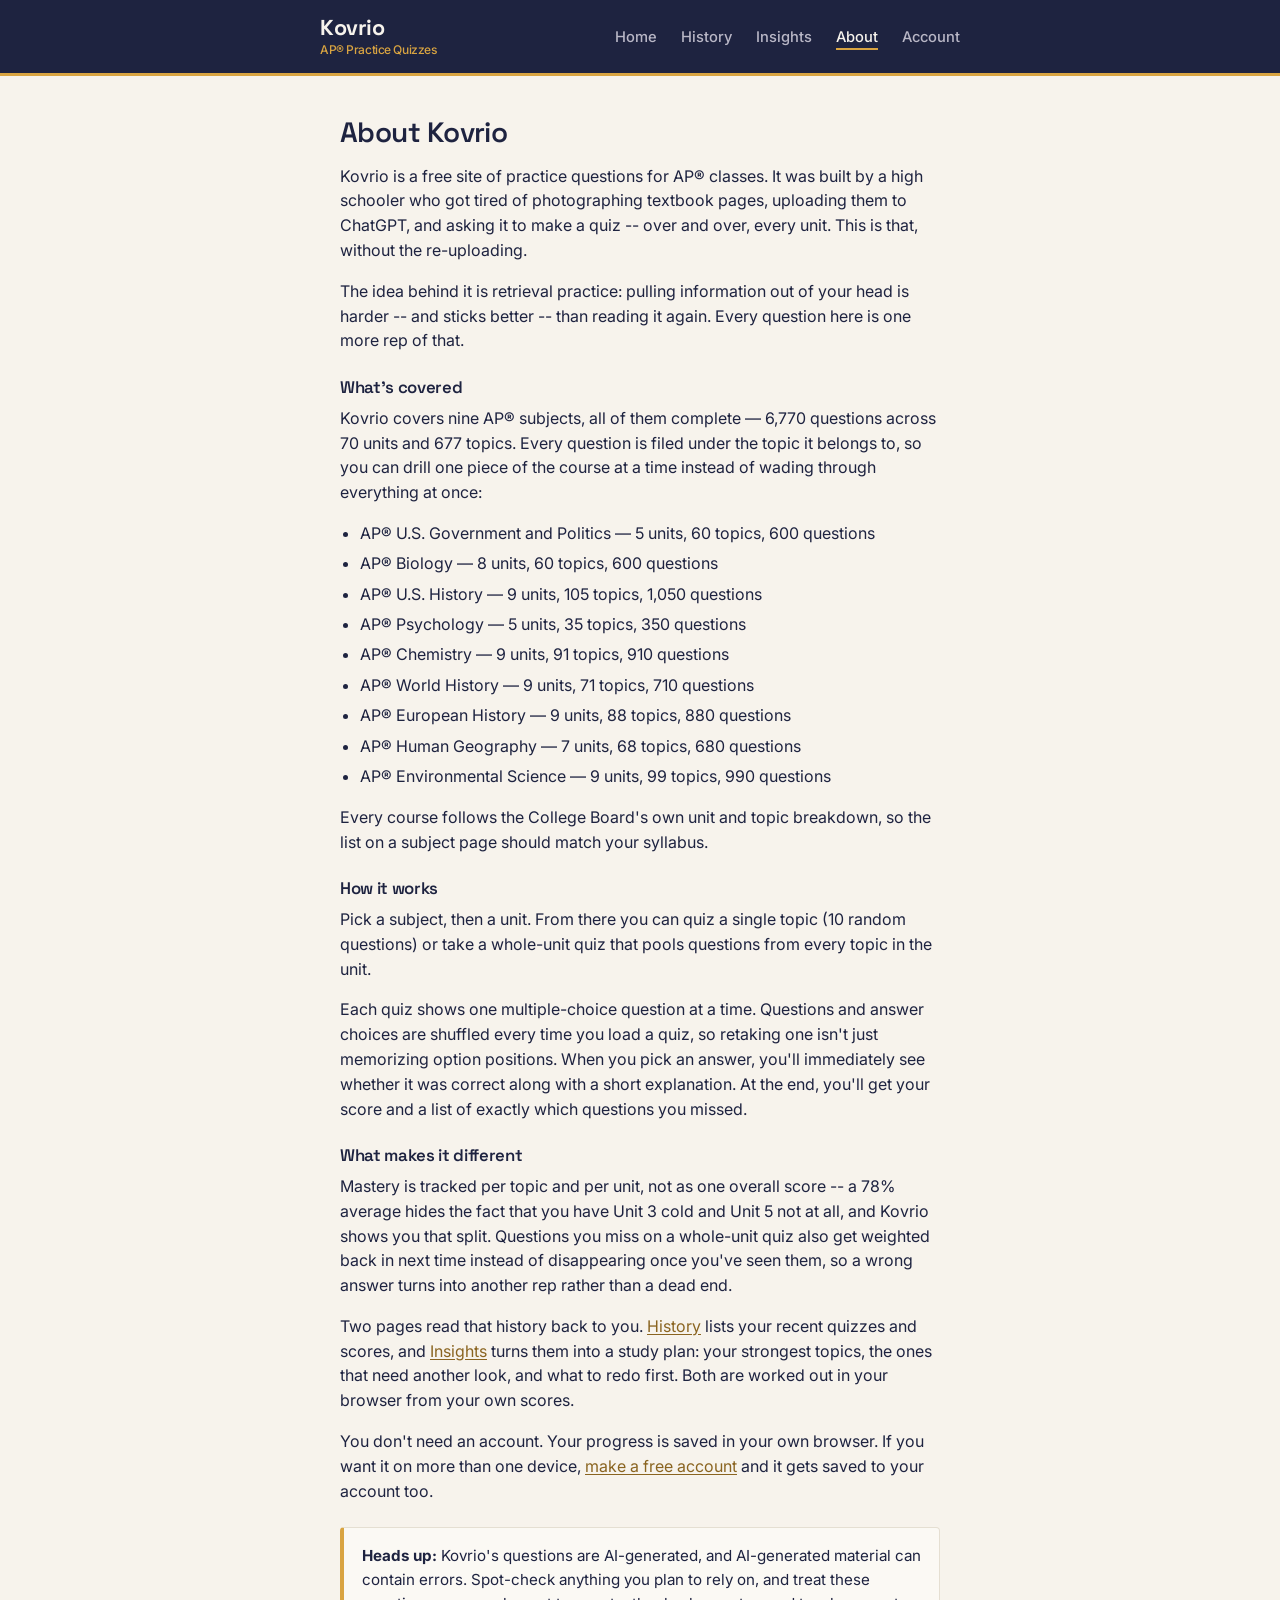
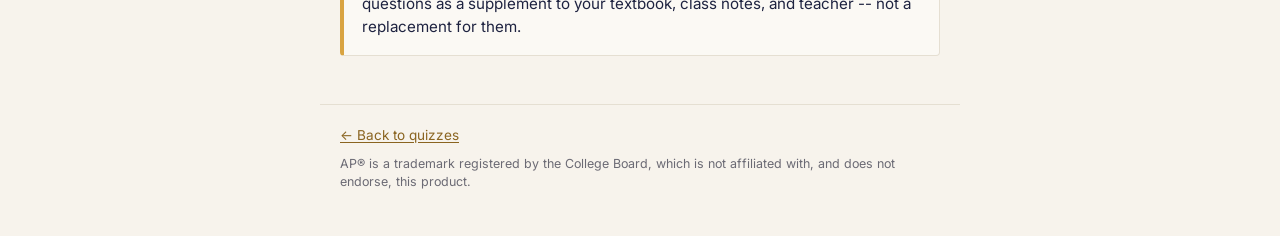
==== about.html @ ed1633c1 "Add optional user accounts with synced progress" ====
<!DOCTYPE html>
<html lang="en">
<head>
  <meta charset="UTF-8" />
  <meta name="viewport" content="width=device-width, initial-scale=1.0" />
  <title>About — Kovrio</title>
  <meta name="description" content="What Kovrio is, which AP® subjects it covers, how it tracks your progress, and a disclaimer about the quiz content." />

  <link rel="icon" href="img/favicon.svg" type="image/svg+xml" />
  <meta name="theme-color" content="#1e2340" />

  <link rel="preconnect" href="https://fonts.googleapis.com" />
  <link rel="preconnect" href="https://fonts.gstatic.com" crossorigin />
  <link
    href="https://fonts.googleapis.com/css2?family=Space+Grotesk:wght@500;600;700&family=Inter:wght@400;500;600;700&display=swap"
    rel="stylesheet"
  />

  <link rel="stylesheet" href="css/style.css" />
</head>
<body>
  <header class="page-header">
    <div class="header-inner">
      <a class="site-title" href="index.html">Kovrio<span class="site-tagline">AP® Practice Quizzes</span></a>
      <nav>
        <a href="index.html">Home</a>
        <a href="history.html">History</a>
        <a href="insights.html">Insights</a>
        <a class="is-current" href="about.html">About</a>
        <a href="account.html">Account</a>
      </nav>
    </div>
  </header>

  <main class="about-content">
    <h1>About Kovrio</h1>

    <p>
      Kovrio is a free site of practice questions for AP&reg; classes. It was
      built by a high schooler who got tired of photographing textbook pages,
      uploading them to ChatGPT, and asking it to make a quiz -- over and over,
      every unit. This is that, without the re-uploading.
    </p>

    <p>
      The idea behind it is retrieval practice: pulling information out of your
      head is harder -- and sticks better -- than reading it again. Every
      question here is one more rep of that.
    </p>

    <h2>What's covered</h2>
    <p>
      Kovrio covers nine AP&reg; subjects, all of them complete &mdash; 6,770
      questions across 70 units and 677 topics. Every question is filed under
      the topic it belongs to, so you can drill one piece of the course at a
      time instead of wading through everything at once:
    </p>
    <ul>
      <li>AP&reg; U.S. Government and Politics &mdash; 5 units, 60 topics, 600 questions</li>
      <li>AP&reg; Biology &mdash; 8 units, 60 topics, 600 questions</li>
      <li>AP&reg; U.S. History &mdash; 9 units, 105 topics, 1,050 questions</li>
      <li>AP&reg; Psychology &mdash; 5 units, 35 topics, 350 questions</li>
      <li>AP&reg; Chemistry &mdash; 9 units, 91 topics, 910 questions</li>
      <li>AP&reg; World History &mdash; 9 units, 71 topics, 710 questions</li>
      <li>AP&reg; European History &mdash; 9 units, 88 topics, 880 questions</li>
      <li>AP&reg; Human Geography &mdash; 7 units, 68 topics, 680 questions</li>
      <li>AP&reg; Environmental Science &mdash; 9 units, 99 topics, 990 questions</li>
    </ul>
    <p>
      Every course follows the College Board's own unit and topic breakdown, so
      the list on a subject page should match your syllabus.
    </p>

    <h2>How it works</h2>
    <p>
      Pick a subject, then a unit. From there you can quiz a single topic
      (10 random questions) or take a whole-unit quiz that pools questions from
      every topic in the unit.
    </p>
    <p>
      Each quiz shows one multiple-choice question at a time. Questions and
      answer choices are shuffled every time you load a quiz, so retaking one
      isn't just memorizing option positions. When you pick an answer, you'll
      immediately see whether it was correct along with a short explanation. At
      the end, you'll get your score and a list of exactly which questions you
      missed.
    </p>

    <h2>What makes it different</h2>
    <p>
      Mastery is tracked per topic and per unit, not as one overall score -- a
      78% average hides the fact that you have Unit 3 cold and Unit 5 not at
      all, and Kovrio shows you that split. Questions you miss on a whole-unit
      quiz also get weighted back in next time instead of disappearing once
      you've seen them, so a wrong answer turns into another rep rather than a
      dead end.
    </p>
    <p>
      Two pages read that history back to you. <a href="history.html">History</a>
      lists your recent quizzes and scores, and
      <a href="insights.html">Insights</a> turns them into a study plan: your
      strongest topics, the ones that need another look, and what to redo first.
      Both are worked out in your browser from your own scores.
    </p>

    <p>
      You don't need an account. Your progress is saved in your own browser.
      If you want it on more than one device, <a href="account.html">make a
      free account</a> and it gets saved to your account too.
    </p>

    <div class="disclaimer">
      <strong>Heads up:</strong> Kovrio's questions are AI-generated, and
      AI-generated material can contain errors. Spot-check anything you plan to
      rely on, and treat these questions as a supplement to your textbook, class
      notes, and teacher -- not a replacement for them.
    </div>

  </main>

  <footer class="page-footer">
    <a href="index.html">← Back to quizzes</a>
    <p class="footer-legal">AP&reg; is a trademark registered by the College Board, which is not affiliated with, and does not endorse, this product.</p>
  </footer>
</body>
</html>
---- css/style.css ----
/* ==========================================================================
   Kovrio — stylesheet
   Warm editorial theme: cream page, ink-navy type, amber accent.
   Headings are Space Grotesk (geometric sans); body/UI is Inter.
   Flat solid colors only -- no gradients, no glow shadows anywhere.
   Red/green are reserved exclusively for quiz correct/incorrect feedback.
   Mobile-first: base rules target small screens, the @media query near the
   bottom adds breathing room on larger ones.
   ========================================================================== */

/* ---- Design tokens -------------------------------------------------- */
:root {
  /* Surfaces: cards sit one subtle step above the cream page, so they
     separate by value + border rather than by a drop shadow. */
  --color-bg: #f7f3ec;
  --color-surface: #fbf9f4;
  --color-surface-sunk: #f2ece0;

  --color-text: #1e2340;
  --color-muted: #6b6a74;
  --color-border: #e5dfd2;
  --color-border-strong: #d4cbb8;

  /* Amber accent: buttons, active states, progress, highlights. */
  --color-primary: #d9a441;
  --color-primary-dark: #c08f32;
  --color-primary-tint: #f0dfb8;
  /* Darkened amber for text/links that need real contrast on cream. */
  --color-primary-ink: #8a6420;

  /* Ink navy used as a solid fill (header, primary buttons). */
  --color-ink: #1e2340;
  --color-ink-hover: #2b3156;
  --color-on-ink: #f7f3ec;
  --color-on-ink-muted: #b9b7c6;

  /* --- Quiz feedback ONLY. Do not use these outside correct/incorrect. ---
     Hues sit far from the amber accent so they stay distinguishable. */
  --color-correct-bg: #e4f3e8;
  --color-correct-text: #1a6b36;
  --color-correct-border: #2e8b4f;

  --color-incorrect-bg: #fbe9e7;
  --color-incorrect-text: #b3261e;
  --color-incorrect-border: #d1372c;

  --radius: 4px;
  --max-width: 640px;
  --font-body: "Inter", system-ui, -apple-system, Segoe UI, Roboto, sans-serif;
  --font-display: "Space Grotesk", "Inter", system-ui, sans-serif;
}

/* ---- Reset / base ----------------------------------------------------- */
* {
  box-sizing: border-box;
}

body {
  margin: 0;
  font-family: var(--font-body);
  background: var(--color-bg);
  color: var(--color-text);
  line-height: 1.55;
  -webkit-font-smoothing: antialiased;
}

h1, h2, h3 {
  font-family: var(--font-display);
  font-weight: 600;
  line-height: 1.2;
  /* Space Grotesk sets wide by default -- a touch of negative tracking
     keeps display sizes feeling deliberate rather than airy. */
  letter-spacing: -0.02em;
  margin: 0 0 0.5em;
}

h1 {
  font-size: 1.75rem;
}

p {
  margin: 0 0 1em;
}

a {
  color: var(--color-primary-ink);
  text-underline-offset: 2px;
}

a:hover {
  color: var(--color-text);
}

:focus-visible {
  outline: 2px solid var(--color-primary-dark);
  outline-offset: 2px;
}

/* ---- Layout ------------------------------------------------------------ */
.page-header {
  background: var(--color-ink);
  border-bottom: 3px solid var(--color-primary);
  padding: 1rem 1.25rem;
}

.page-header .header-inner {
  max-width: var(--max-width);
  margin: 0 auto;
  display: flex;
  align-items: center;
  justify-content: space-between;
  gap: 1rem;
}

.site-title {
  display: flex;
  flex-direction: column;
  line-height: 1.15;
  font-family: var(--font-display);
  font-size: 1.35rem;
  font-weight: 700;
  letter-spacing: -0.02em;
  text-decoration: none;
  color: var(--color-on-ink);
}

.site-tagline {
  margin-top: 0.15rem;
  font-family: var(--font-body);
  font-size: 0.75rem;
  font-weight: 500;
  color: var(--color-primary);
}

.page-header nav a {
  margin-left: 1.25rem;
  text-decoration: none;
  font-weight: 500;
  font-size: 0.92rem;
  color: var(--color-on-ink-muted);
}

.page-header nav a:hover {
  color: var(--color-on-ink);
  text-decoration: underline;
  text-decoration-color: var(--color-primary);
  text-decoration-thickness: 2px;
}

main {
  max-width: var(--max-width);
  margin: 0 auto;
  padding: 1.5rem 1.25rem 3rem;
}

.page-footer {
  max-width: var(--max-width);
  margin: 0 auto;
  padding: 1.25rem 1.25rem 2rem;
  border-top: 1px solid var(--color-border);
  color: var(--color-muted);
  font-size: 0.85rem;
}

/* Trademark attribution line under the footer text. */
.footer-legal {
  margin-top: 0.6rem;
  font-size: 0.78rem;
  line-height: 1.45;
}

/* ---- Homepage: subject / unit list ---------------------------------- */
.intro {
  color: var(--color-muted);
  margin-bottom: 1.5rem;
  font-size: 1rem;
}

/* Section heading above the card list. Plainly set -- the cards below are
   the structure, so this doesn't need a rule under it to prove it. */
#list-heading {
  font-family: var(--font-display);
  font-size: 1rem;
  font-weight: 600;
  color: var(--color-muted);
  margin-bottom: 0.75rem;
}

/* Homepage-only layout: content column plus a side note. Stacked on
   mobile; becomes a real sidebar at the 700px breakpoint below. */
.home-content {
  min-width: 0;
}

.home-sidebar {
  margin-top: 2rem;
}

#back-link {
  margin-bottom: 1.25rem;
}

.quiz-card {
  display: block;
  position: relative;
  background: var(--color-surface);
  border: 1px solid var(--color-border);
  border-left: 3px solid var(--color-border-strong);
  border-radius: var(--radius);
  padding: 1rem 1.1rem;
  margin-bottom: 0.75rem;
  text-decoration: none;
  color: var(--color-text);
  transition: border-color 0.12s ease, background-color 0.12s ease;
}

.quiz-card:hover,
.quiz-card:focus-visible {
  border-color: var(--color-border-strong);
  border-left-color: var(--color-primary);
  background: #fffdf8;
}

/* Cards that lead somewhere primary (subjects, units) carry the amber rule
   at rest. Flat fill -- the accent is the rule, not a gradient. */
.quiz-card-featured {
  border-left-color: var(--color-primary);
  padding: 1.15rem 1.2rem;
}

/* ---- Card icons ------------------------------------------------------ */
/* Subject cards carry a small flat line-art mark. The icon is decorative
   -- the card's text already names the subject -- so it's aria-hidden in
   the markup and inherits its color from the card via currentColor. */
.quiz-card.has-icon {
  display: flex;
  align-items: flex-start;
  gap: 0.85rem;
}

.card-icon {
  flex-shrink: 0;
  display: block;
  color: var(--color-primary-ink);
  margin-top: 0.1rem;
  transition: color 0.12s ease;
}

.quiz-card:hover .card-icon,
.quiz-card:focus-visible .card-icon {
  color: var(--color-ink);
}

/* The text column, so the icon doesn't squash the topic/CTA lines. */
.card-body {
  display: block;
  min-width: 0;
}

.quiz-card .quiz-date {
  display: block;
  font-size: 0.78rem;
  font-weight: 500;
  color: var(--color-muted);
  margin-bottom: 0.25rem;
}

.quiz-card .quiz-topic {
  display: block;
  font-family: var(--font-display);
  font-weight: 600;
  font-size: 1.15rem;
  line-height: 1.25;
  color: var(--color-text);
}

.quiz-card .quiz-cta {
  display: inline-block;
  margin-top: 0.4rem;
  font-size: 0.85rem;
  font-weight: 500;
  color: var(--color-muted);
}

.quiz-card:hover .quiz-cta {
  color: var(--color-primary-ink);
}

.empty-state {
  color: var(--color-muted);
}

/* ---- Study tip card (homepage sidebar) --------------------------------
   js/homepage.js fills it with the 90% advice, or the student's lowest
   score so far with a link back to that quiz. */
.study-tip {
  background: var(--color-surface);
  border: 1px solid var(--color-border-strong);
  border-radius: var(--radius);
  padding: 0.85rem 0.95rem;
  margin-bottom: 1.25rem;
  color: var(--color-text);
  font-size: 0.85rem;
  line-height: 1.5;
}

.study-tip a {
  color: var(--color-text);
  font-weight: 600;
  text-decoration-color: var(--color-primary);
  text-decoration-thickness: 2px;
}

.mastery-note {
  display: flex;
  align-items: flex-start;
  gap: 0.6rem;
  background: var(--color-primary-tint);
  border: 1px solid #e0cb9b;
  border-radius: var(--radius);
  padding: 1rem 1.1rem;
  color: var(--color-text);
  font-size: 0.88rem;
  line-height: 1.5;
}

.mastery-note::before {
  content: "";
  flex-shrink: 0;
  width: 3px;
  align-self: stretch;
  background: var(--color-primary-dark);
}

/* ---- Inline note, used for lightweight callouts ---------------------- */
.recommendation-note {
  background: var(--color-surface-sunk);
  border: 1px solid var(--color-border);
  border-left: 3px solid var(--color-primary);
  border-radius: var(--radius);
  padding: 0.85rem 1rem;
  margin-bottom: 1rem;
  font-size: 0.9rem;
}

.recommendation-note a {
  color: var(--color-text);
  font-weight: 600;
  text-decoration-color: var(--color-primary);
  text-decoration-thickness: 2px;
}
/* ---- Landing screen (landing.html): the unit picker ------------------- */
.landing-layout {
  min-height: 100vh;
  display: flex;
  align-items: center;
  justify-content: center;
  padding: 1.5rem 1.25rem;
}

.landing-card {
  max-width: 420px;
  width: 100%;
  text-align: center;
}

.landing-heading {
  font-size: 1.3rem;
  margin-bottom: 1.5rem;
}

.landing-unit-list {
  display: flex;
  flex-direction: column;
  gap: 0.75rem;
  margin-bottom: 1.5rem;
}

.landing-unit-button {
  width: 100%;
  text-align: center;
}

.landing-skip {
  font-size: 0.85rem;
  padding: 0.5rem 0.9rem;
  min-height: 0;
}

/* ---- Unit page (unit.html): lesson list ------------------------------- */
#lesson-list {
  margin-bottom: 1rem;
}

.whole-unit-button {
  display: block;
}

/* ---- Quiz page: shared card look ------------------------------------ */
.card {
  background: var(--color-surface);
  border: 1px solid var(--color-border);
  border-radius: var(--radius);
  padding: 1.25rem;
}

.hidden {
  display: none !important;
}

/* ---- Quiz page: in-progress state ------------------------------------ */
.quiz-topic-heading {
  font-size: 1.15rem;
  margin-bottom: 0.25rem;
}

.progress-text {
  color: var(--color-muted);
  font-size: 0.85rem;
  margin-bottom: 1rem;
}

.question-text {
  font-size: 1.1rem;
  font-weight: 600;
  margin-bottom: 1rem;
}

.options-list {
  list-style: none;
  margin: 0 0 1rem;
  padding: 0;
  display: flex;
  flex-direction: column;
  gap: 0.6rem;
}

.option-button {
  width: 100%;
  text-align: left;
  font: inherit;
  font-size: 0.98rem;
  padding: 0.8rem 1rem;
  min-height: 48px; /* comfortable tap target on phones */
  border: 1px solid var(--color-border);
  border-radius: var(--radius);
  background: var(--color-surface);
  color: var(--color-text);
  cursor: pointer;
}

.option-button:hover:not(:disabled) {
  border-color: var(--color-primary);
}

.option-button:disabled {
  cursor: default;
}

/* Feedback states, applied after an answer is picked */
.option-button.correct {
  background: var(--color-correct-bg);
  border-color: var(--color-correct-border);
  color: var(--color-correct-text);
  font-weight: 600;
}

.option-button.incorrect {
  background: var(--color-incorrect-bg);
  border-color: var(--color-incorrect-border);
  color: var(--color-incorrect-text);
  font-weight: 600;
}

.feedback-box {
  border-radius: var(--radius);
  padding: 0.85rem 1rem;
  margin-bottom: 1rem;
  font-size: 0.95rem;
}

.feedback-box.correct {
  background: var(--color-correct-bg);
  color: var(--color-correct-text);
}

.feedback-box.incorrect {
  background: var(--color-incorrect-bg);
  color: var(--color-incorrect-text);
}

.feedback-box .feedback-title {
  font-weight: 700;
  display: block;
  margin-bottom: 0.25rem;
}

/* ---- Buttons ----------------------------------------------------------- */
.btn-primary {
  display: inline-block;
  font: inherit;
  font-weight: 600;
  font-size: 1rem;
  padding: 0.75rem 1.5rem;
  min-height: 48px;
  border: 1px solid var(--color-primary-dark);
  border-radius: var(--radius);
  background: var(--color-primary);
  color: var(--color-ink);
  text-decoration: none;
  cursor: pointer;
  transition: background-color 0.12s ease;
}

.btn-primary:hover {
  background: var(--color-primary-dark);
}

.btn-secondary {
  display: inline-block;
  font: inherit;
  font-weight: 500;
  font-size: 0.95rem;
  padding: 0.7rem 1.1rem;
  min-height: 44px;
  border: 1px solid var(--color-border-strong);
  border-radius: var(--radius);
  background: transparent;
  color: var(--color-text);
  text-decoration: none;
  cursor: pointer;
  transition: border-color 0.12s ease, background-color 0.12s ease;
}

.btn-secondary:hover {
  border-color: var(--color-primary);
  background: var(--color-surface);
  color: var(--color-text);
}

/* ---- Quiz page: results screen --------------------------------------- */
.score-summary {
  text-align: center;
  margin-bottom: 1.5rem;
}

/* Circular progress ring showing the score visually. The fill circle's
   stroke-dasharray/offset are set in JS based on the score percentage --
   see js/quiz.js (SCORE_RING_CIRCUMFERENCE matches r=52 below). */
.score-ring-wrap {
  position: relative;
  width: 160px;
  height: 160px;
  margin: 0 auto 0.5rem;
}

.score-ring {
  width: 100%;
  height: 100%;
  /* Rotate so the fill starts at the top of the circle instead of the right. */
  transform: rotate(-90deg);
}

.score-ring-bg {
  fill: none;
  stroke: var(--color-border);
  stroke-width: 10;
}

.score-ring-fill {
  fill: none;
  stroke: url(#score-ring-gradient);
  stroke-width: 10;
  stroke-linecap: round;
  transition: stroke-dashoffset 0.6s ease;
}

.score-ring-text {
  position: absolute;
  inset: 0;
  display: flex;
  align-items: center;
  justify-content: center;
}

.score-summary .score-percent {
  font-size: 1.9rem;
  font-weight: 800;
  color: var(--color-primary);
}

.score-summary .score-fraction {
  color: var(--color-muted);
}

.missed-list h3 {
  font-size: 1rem;
  margin-bottom: 0.75rem;
}

.missed-item {
  border: 1px solid var(--color-border);
  border-radius: var(--radius);
  padding: 0.9rem 1rem;
  margin-bottom: 0.75rem;
}

.missed-item .missed-question {
  font-weight: 600;
  margin-bottom: 0.4rem;
}

.missed-item .missed-answer-line {
  font-size: 0.9rem;
  margin-bottom: 0.2rem;
}

.missed-item .your-answer {
  color: var(--color-incorrect-text);
}

.missed-item .correct-answer {
  color: var(--color-correct-text);
}

.missed-item .missed-explanation {
  font-size: 0.9rem;
  color: var(--color-muted);
  margin-top: 0.4rem;
}

.results-actions {
  display: flex;
  gap: 0.75rem;
  margin-top: 1.5rem;
  flex-wrap: wrap;
}

/* ---- Loading / error states -------------------------------------------- */
.status-message {
  color: var(--color-muted);
  padding: 2rem 0;
  text-align: center;
}

/* ---- About page --------------------------------------------------------- */
.about-content h2 {
  font-size: 1.05rem;
  margin-top: 1.5rem;
}

/* Subject list: same rhythm as the surrounding paragraphs. */
.about-content ul {
  margin: 0 0 1em;
  padding-left: 1.25rem;
}

.about-content li {
  margin-bottom: 0.35rem;
}

.disclaimer {
  background: var(--color-surface);
  border: 1px solid var(--color-border);
  border-left: 4px solid var(--color-primary);
  border-radius: var(--radius);
  padding: 1rem 1.1rem;
  margin-top: 1.5rem;
  font-size: 0.95rem;
}

/* ---- Slightly roomier layout on larger screens ------------------------- */
@media (min-width: 700px) {
  main {
    padding-top: 2.5rem;
  }

  .score-summary .score-percent {
    font-size: 3rem;
  }

  .home-layout {
    max-width: calc(var(--max-width) + 260px);
    display: flex;
    align-items: flex-start;
    gap: 2rem;
  }

  .home-content {
    max-width: var(--max-width);
    flex: 1;
  }

  .home-sidebar {
    width: 220px;
    flex-shrink: 0;
    margin-top: 0.25rem;
  }
}

/* ==========================================================================
   History + Insights pages
   Score bands are the one place outside quiz feedback that uses color to
   carry meaning, so they reuse the existing correct/incorrect hues rather
   than introducing a third scale: green = mastered, amber = solid,
   red = shaky. Flat fills and 1px borders throughout, same as everywhere.
   ========================================================================== */

/* Current page in the header nav -- an underline in the amber accent, so
   it reads as "you are here" without a filled pill. */
.page-header nav a.is-current {
  color: var(--color-on-ink);
  border-bottom: 2px solid var(--color-primary);
  padding-bottom: 2px;
}

.page-lede {
  color: var(--color-muted);
  font-size: 0.92rem;
  margin-bottom: 1.25rem;
}

.page-footnote {
  margin-top: 2rem;
  padding-top: 1rem;
  border-top: 1px solid var(--color-border);
  color: var(--color-muted);
  font-size: 0.8rem;
}

/* ---- Shared score bands ---------------------------------------------- */
.band-mastered .history-bar-fill,
.band-mastered .topic-bar-fill {
  background: var(--color-correct-border);
}
.band-solid .history-bar-fill,
.band-solid .topic-bar-fill {
  background: var(--color-primary);
}
.band-shaky .history-bar-fill,
.band-shaky .topic-bar-fill {
  background: var(--color-incorrect-border);
}

.band-mastered .history-score strong,
.band-mastered .topic-score {
  color: var(--color-correct-text);
}
.band-shaky .history-score strong,
.band-shaky .topic-score {
  color: var(--color-incorrect-text);
}

/* ---- History list ----------------------------------------------------- */
.history-list {
  display: flex;
  flex-direction: column;
  gap: 0.5rem;
}

.history-row,
.topic-row {
  display: flex;
  align-items: center;
  gap: 0.85rem;
  background: var(--color-surface);
  border: 1px solid var(--color-border);
  border-left: 3px solid var(--color-border-strong);
  border-radius: var(--radius);
  padding: 0.85rem 1rem;
  text-decoration: none;
  color: var(--color-text);
  transition: border-color 0.12s ease, background-color 0.12s ease;
}

.history-row:hover,
.history-row:focus-visible,
.topic-row:hover,
.topic-row:focus-visible {
  border-left-color: var(--color-primary);
  background: #fffdf8;
}

.history-icon {
  flex-shrink: 0;
  color: var(--color-primary-ink);
}

.history-body,
.topic-body {
  flex: 1;
  min-width: 0;
}

.history-title,
.topic-title {
  display: block;
  font-family: var(--font-display);
  font-weight: 600;
  font-size: 1rem;
  line-height: 1.25;
}

.history-meta,
.topic-meta {
  display: block;
  color: var(--color-muted);
  font-size: 0.78rem;
  margin-top: 0.1rem;
}

/* The bar is the scannable part: ten rows of these make a shape you read
   faster than ten percentages. */
.history-bar,
.topic-bar {
  display: block;
  height: 5px;
  margin-top: 0.5rem;
  background: var(--color-surface-sunk);
  border-radius: 2px;
  overflow: hidden;
}

.history-bar-fill,
.topic-bar-fill {
  display: block;
  height: 100%;
  background: var(--color-primary);
}

.history-score {
  flex-shrink: 0;
  display: flex;
  flex-direction: column;
  align-items: flex-end;
  line-height: 1.2;
}

.history-score strong {
  font-family: var(--font-display);
  font-size: 1.05rem;
}

.history-score small {
  color: var(--color-muted);
  font-size: 0.72rem;
}

.topic-score {
  flex-shrink: 0;
  font-family: var(--font-display);
  font-weight: 600;
  font-size: 1.05rem;
}

/* ---- Insights: stat row ----------------------------------------------- */
.stat-row {
  display: flex;
  flex-wrap: wrap;
  gap: 0.5rem;
  margin-bottom: 1.75rem;
}

.stat {
  flex: 1 1 8rem;
  display: flex;
  flex-direction: column;
  align-items: flex-start;
  gap: 0.15rem;
  background: var(--color-surface);
  border: 1px solid var(--color-border);
  border-radius: var(--radius);
  padding: 0.85rem 0.9rem;
}

.stat-icon {
  color: var(--color-primary-ink);
  margin-bottom: 0.15rem;
}

.stat-value {
  font-family: var(--font-display);
  font-size: 1.4rem;
  line-height: 1.1;
}

.stat-label {
  color: var(--color-muted);
  font-size: 0.78rem;
}

/* ---- Insights: sections + plan ---------------------------------------- */
.insight-section {
  margin-bottom: 2rem;
}

.insight-section h2 {
  display: flex;
  align-items: center;
  gap: 0.5rem;
  font-size: 1.15rem;
  margin-bottom: 0.4rem;
}

.section-icon {
  flex-shrink: 0;
  color: var(--color-primary-ink);
}

.topic-list {
  display: flex;
  flex-direction: column;
  gap: 0.5rem;
}

.plan-list {
  list-style: none;
  margin: 0;
  padding: 0;
  display: flex;
  flex-direction: column;
  gap: 0.6rem;
}

/* Each step is a flat amber-tint card -- the plan is the point of the
   page, so it gets the accent surface and the lists below stay plain. */
.plan-step {
  display: flex;
  align-items: flex-start;
  gap: 0.75rem;
  background: var(--color-primary-tint);
  border: 1px solid #e0cb9b;
  border-radius: var(--radius);
  padding: 0.9rem 1rem;
}

.plan-icon {
  flex-shrink: 0;
  margin-top: 0.15rem;
  color: var(--color-primary-ink);
}

.plan-body {
  min-width: 0;
}

.plan-text {
  margin: 0;
  font-size: 0.92rem;
  line-height: 1.5;
}

.plan-cta {
  display: inline-block;
  margin-top: 0.45rem;
  font-size: 0.85rem;
  font-weight: 600;
  color: var(--color-primary-ink);
}

/* ---- Blank slates ------------------------------------------------------ */
.blank-slate {
  background: var(--color-surface);
  border: 1px solid var(--color-border);
  border-radius: var(--radius);
  padding: 2.25rem 1.5rem;
  text-align: center;
}

.empty-icon {
  color: var(--color-border-strong);
  margin-bottom: 0.75rem;
}

.blank-slate p {
  margin: 0 0 0.4rem;
  font-family: var(--font-display);
  font-size: 1.05rem;
}

.blank-slate .blank-slate-note {
  font-family: var(--font-body);
  font-size: 0.85rem;
  color: var(--color-muted);
  max-width: 34ch;
  margin: 0 auto 1.1rem;
}

/* ==========================================================================
   Account page (account.html)
   ========================================================================== */
.auth-form {
  display: flex;
  flex-direction: column;
  max-width: 380px;
  margin-top: 1.25rem;
}

.auth-form label {
  font-weight: 600;
  font-size: 0.92rem;
  margin-top: 0.9rem;
  margin-bottom: 0.35rem;
}

.auth-form input {
  font: inherit;
  font-size: 1rem;
  padding: 0.7rem 0.8rem;
  min-height: 44px;
  border: 1px solid var(--color-border-strong);
  border-radius: var(--radius);
  background: var(--color-surface);
  color: var(--color-text);
}

.auth-form input:focus {
  outline: 2px solid var(--color-primary);
  outline-offset: 1px;
  border-color: var(--color-primary-dark);
}

.auth-hint {
  color: var(--color-muted);
  font-size: 0.85rem;
  margin-top: 0.4rem;
}

.auth-buttons {
  display: flex;
  flex-wrap: wrap;
  gap: 0.75rem;
  margin-top: 1.25rem;
}

.auth-message {
  margin-top: 1rem;
  padding: 0.75rem 0.9rem;
  border: 1px solid var(--color-border);
  border-left: 4px solid var(--color-primary);
  border-radius: var(--radius);
  background: var(--color-surface);
  font-size: 0.92rem;
}

.auth-message.is-error {
  border-left-color: var(--color-incorrect-border, #b3261e);
}

.btn-danger {
  border-color: var(--color-incorrect-border, #b3261e);
  color: var(--color-incorrect-text, #8c1d18);
}

button:disabled {
  opacity: 0.6;
  cursor: wait;
}

/* Six nav links on a phone: let them wrap instead of overflowing. */
@media (max-width: 640px) {
  .page-header .header-inner {
    flex-wrap: wrap;
  }
  .page-header nav {
    display: flex;
    flex-wrap: wrap;
    gap: 0.35rem 1rem;
  }
  .page-header nav a {
    margin-left: 0;
  }
}
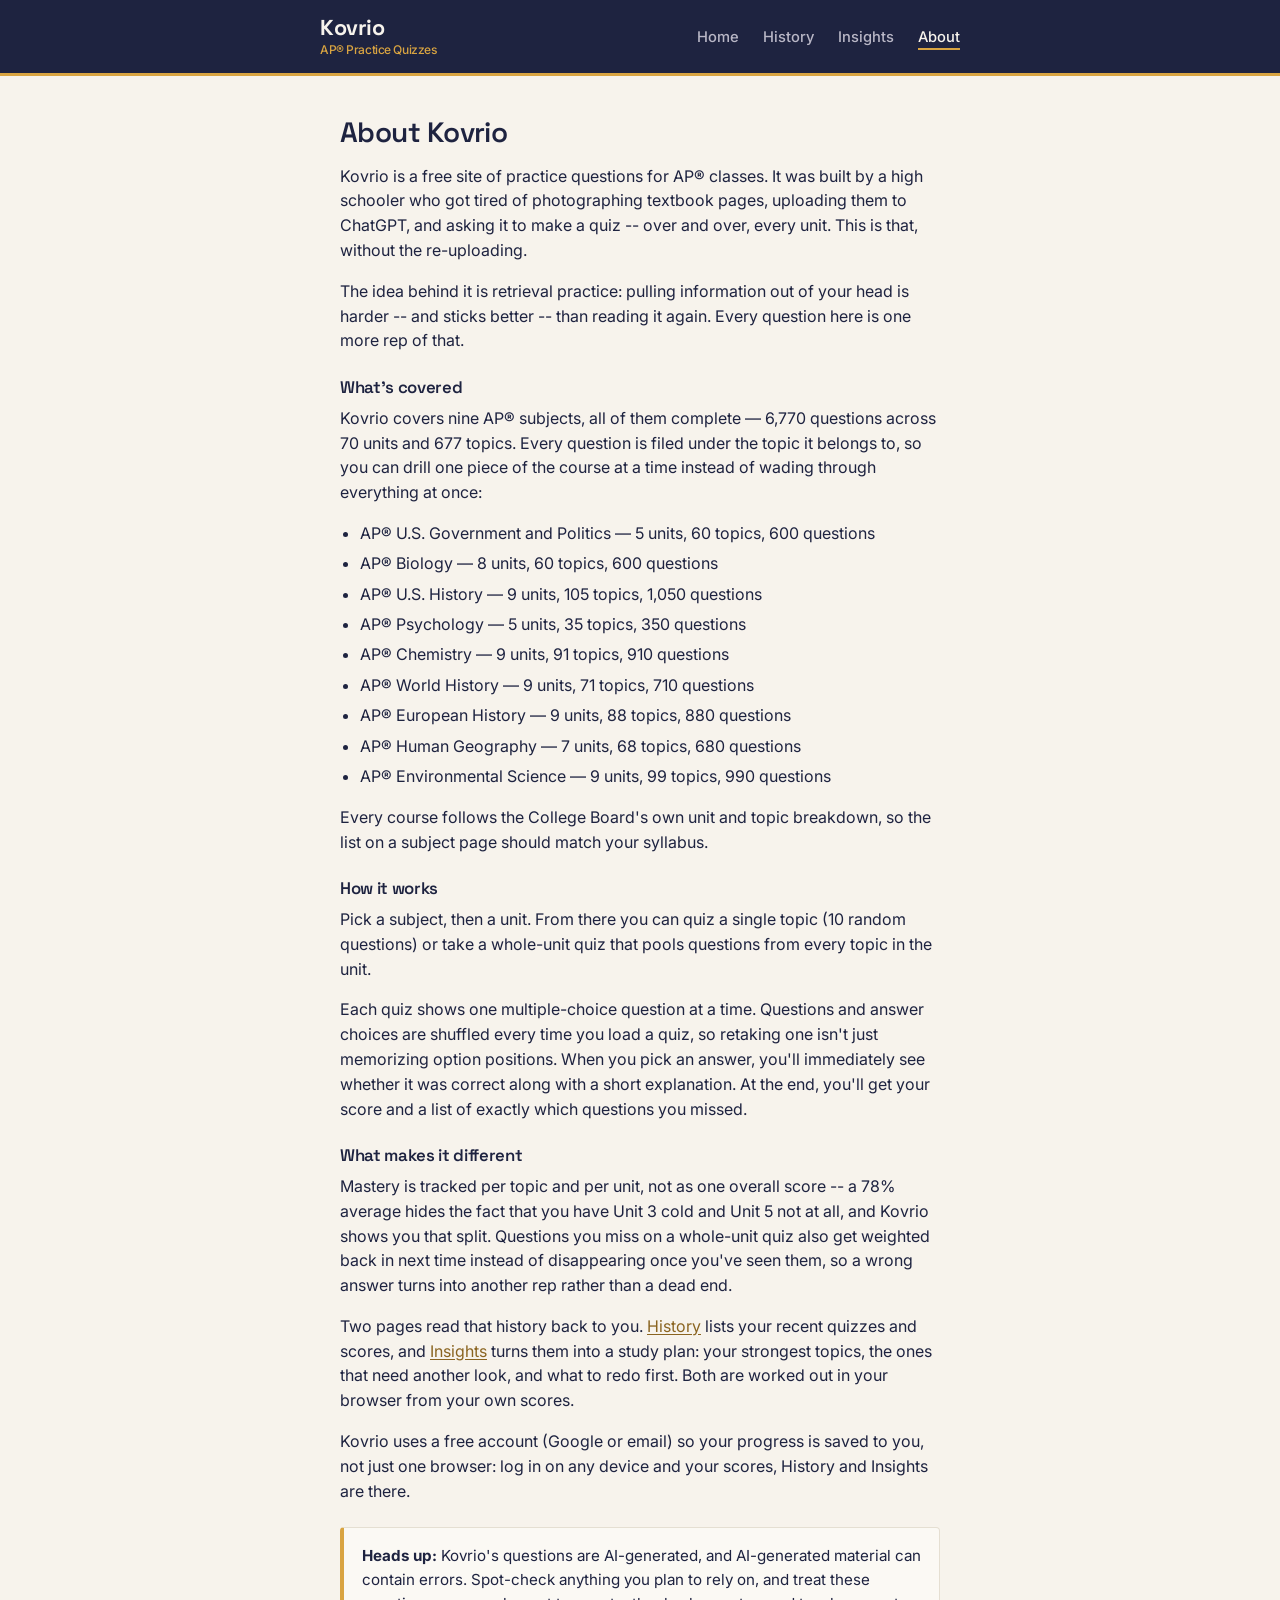
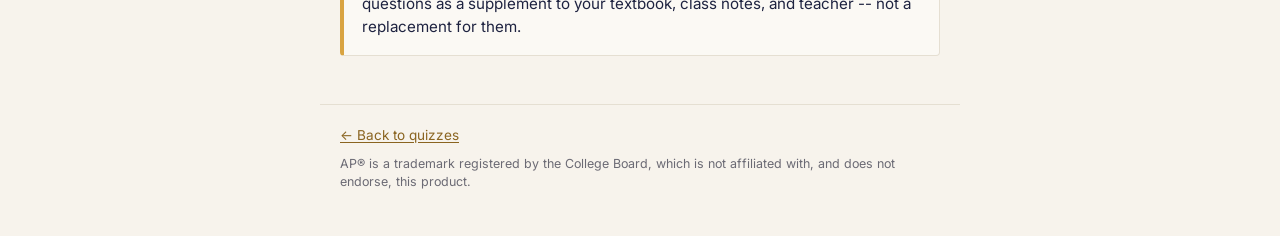
==== commit 1674c6c4: "Require login, add Google sign-in" ====
--- a/about.html
+++ b/about.html
@@ -27,7 +27,6 @@
         <a href="history.html">History</a>
         <a href="insights.html">Insights</a>
         <a class="is-current" href="about.html">About</a>
-        <a href="account.html">Account</a>
       </nav>
     </div>
   </header>
@@ -104,9 +103,9 @@
     </p>
 
     <p>
-      You don't need an account. Your progress is saved in your own browser.
-      If you want it on more than one device, <a href="account.html">make a
-      free account</a> and it gets saved to your account too.
+      Kovrio uses a free account (Google or email) so your progress is saved
+      to you, not just one browser: log in on any device and your scores,
+      History and Insights are there.
     </p>
 
     <div class="disclaimer">
--- a/css/style.css
+++ b/css/style.css
@@ -1071,3 +1071,78 @@
     margin-left: 0;
   }
 }
+
+/* ---- Google button + "or use email" divider -------------------------- */
+.btn-google {
+  display: inline-block;
+  font: inherit;
+  font-weight: 600;
+  font-size: 1rem;
+  padding: 0.75rem 1.5rem;
+  min-height: 48px;
+  border: 1px solid var(--color-border-strong);
+  border-radius: var(--radius);
+  background: #ffffff;
+  color: var(--color-text);
+  cursor: pointer;
+}
+
+.btn-google:hover {
+  border-color: var(--color-primary);
+}
+
+.auth-divider {
+  display: flex;
+  align-items: center;
+  gap: 0.75rem;
+  max-width: 380px;
+  margin-top: 1.5rem;
+  color: var(--color-muted);
+  font-size: 0.85rem;
+}
+
+.auth-divider::before,
+.auth-divider::after {
+  content: "";
+  flex: 1;
+  border-top: 1px solid var(--color-border);
+}
+
+/* ---- Login gate -------------------------------------------------------
+   App pages start with <html class="auth-gate">, which hides the page
+   until js/auth.js confirms the visitor is logged in (or sends them to
+   the sign-in screen). Stops a flash of the app before the redirect. */
+html.auth-gate body {
+  visibility: hidden;
+}
+
+/* "Log out" sits in the nav like a link, but it's a button. */
+.page-header nav .nav-logout {
+  margin-left: 1.25rem;
+  padding: 0;
+  border: none;
+  background: none;
+  font: inherit;
+  font-weight: 500;
+  font-size: 0.92rem;
+  color: var(--color-on-ink-muted);
+  cursor: pointer;
+}
+
+.page-header nav .nav-logout:hover {
+  color: var(--color-on-ink);
+  text-decoration: underline;
+  text-decoration-color: var(--color-primary);
+  text-decoration-thickness: 2px;
+}
+
+.footer-account {
+  margin-top: 0.5rem;
+  font-size: 0.85rem;
+}
+
+@media (max-width: 640px) {
+  .page-header nav .nav-logout {
+    margin-left: 0;
+  }
+}
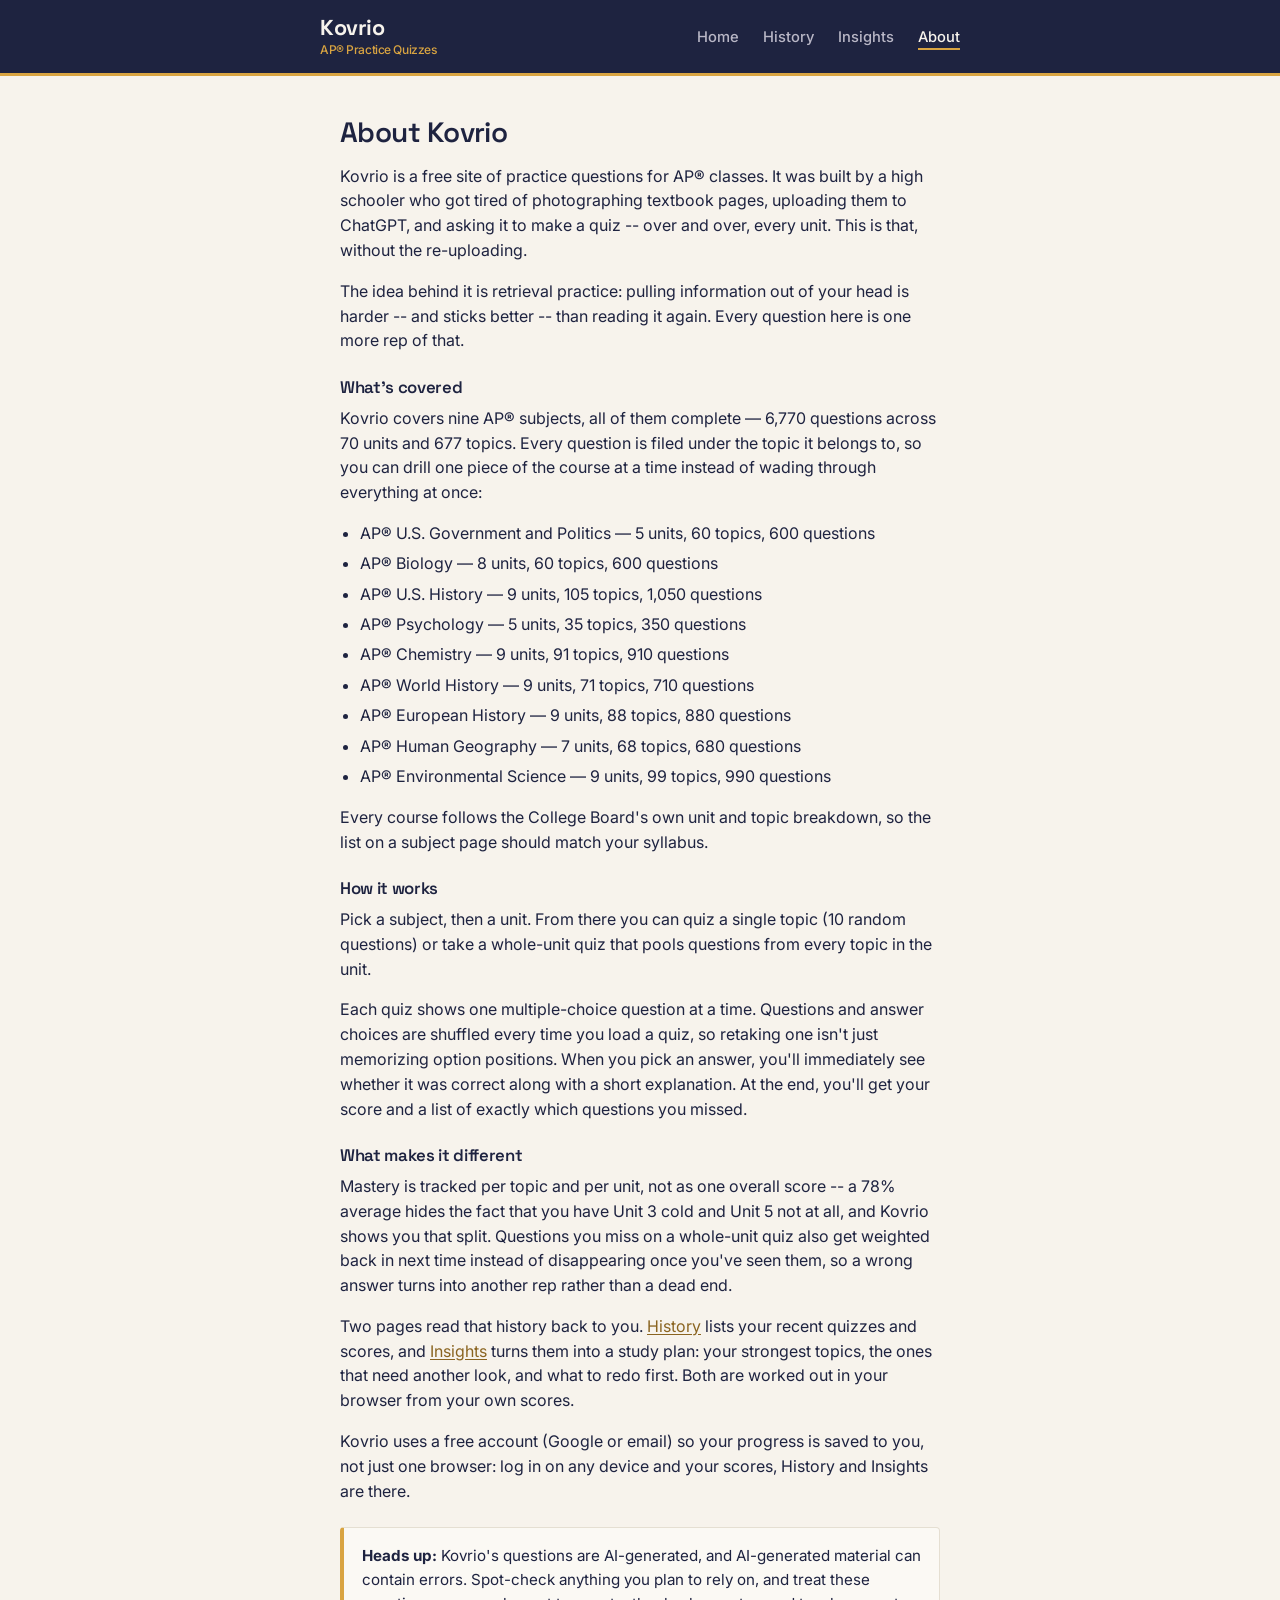
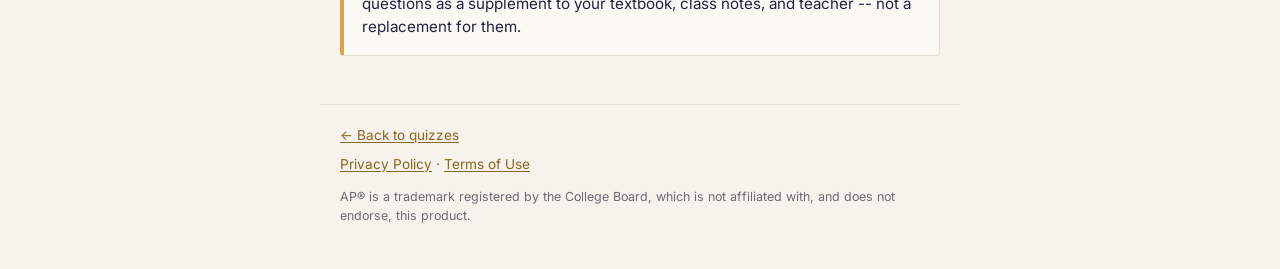
==== commit d224b850: "Add privacy policy, terms, 13+ check" ====
--- a/about.html
+++ b/about.html
@@ -119,6 +119,7 @@
 
   <footer class="page-footer">
     <a href="index.html">← Back to quizzes</a>
+    <p class="footer-links"><a href="privacy.html">Privacy Policy</a> · <a href="terms.html">Terms of Use</a></p>
     <p class="footer-legal">AP&reg; is a trademark registered by the College Board, which is not affiliated with, and does not endorse, this product.</p>
   </footer>
 </body>
--- a/css/style.css
+++ b/css/style.css
@@ -1146,3 +1146,33 @@
     margin-left: 0;
   }
 }
+
+/* ---- 13+ checkbox (account.html) + footer legal links ---------------- */
+.age-check {
+  display: flex;
+  align-items: flex-start;
+  gap: 0.6rem;
+  max-width: 420px;
+  margin-top: 1.25rem;
+  font-size: 0.92rem;
+  line-height: 1.4;
+  cursor: pointer;
+}
+
+.age-check input {
+  width: 20px;
+  height: 20px;
+  margin-top: 0.1rem;
+  flex-shrink: 0;
+  accent-color: var(--color-ink);
+}
+
+.footer-links,
+.footer-account {
+  margin-top: 0.5rem;
+  font-size: 0.85rem;
+}
+
+.legal-page h2 {
+  margin-top: 1.75rem;
+}
